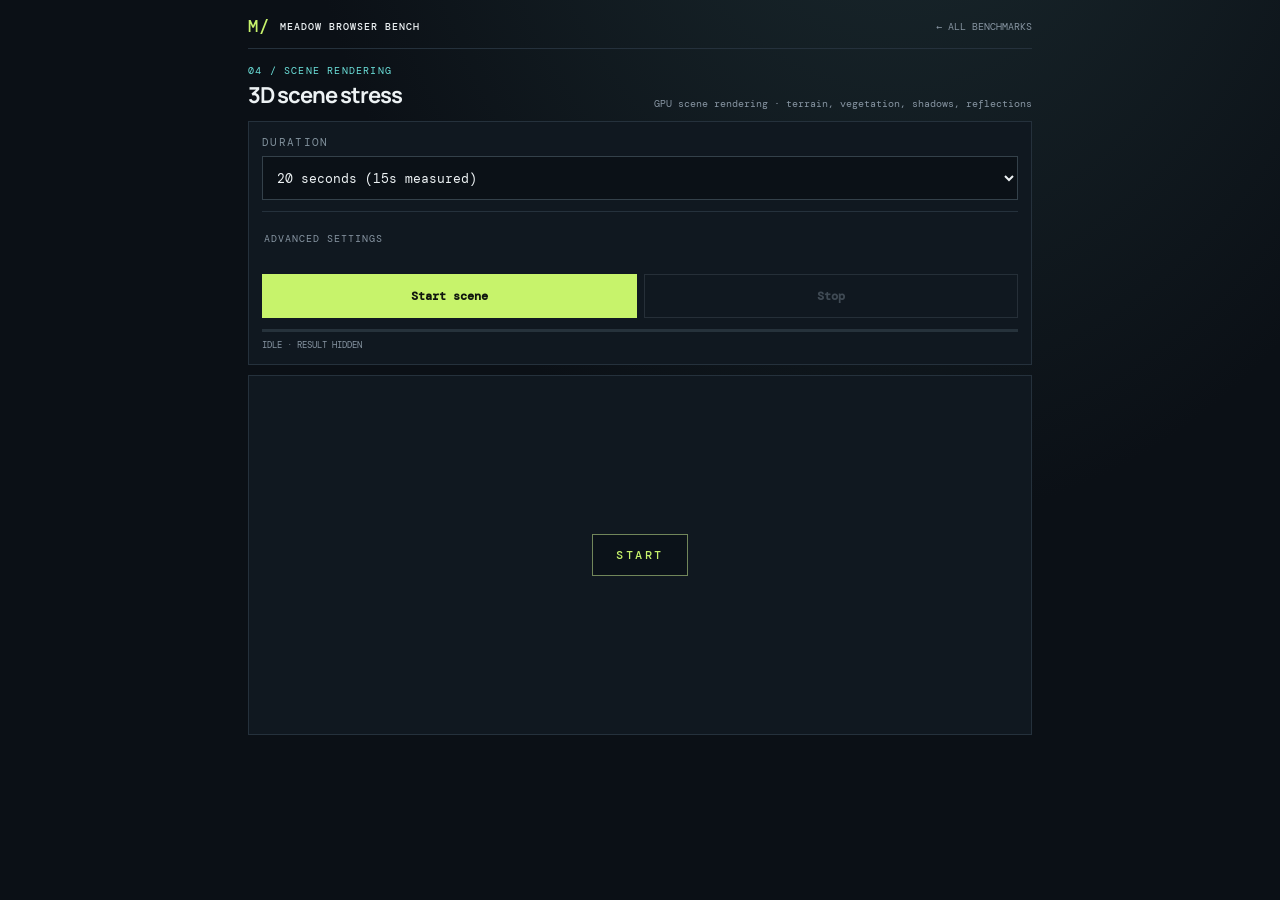
==== 3d.html @ bb35d86e "first commit" ====
<!doctype html><html lang="en"><head><meta charset="utf-8"><meta name="viewport" content="width=device-width,initial-scale=1"><title>3D scene stress — Meadow Browser Bench</title><link rel="stylesheet" href="style.css?v=meadow-browser-bench-2026-11-05"></head><body data-bench="3d"><div id="app"></div><script src="meadow3d.js?v=meadow-browser-bench-2026-11-05" defer></script><script src="bench.js?v=meadow-browser-bench-2026-11-05" defer></script></body></html>
---- style.css ----
@import url('https://fonts.googleapis.com/css2?family=DM+Mono:wght@400;500&family=Manrope:wght@400;500;600;700;800&display=swap');
:root{color-scheme:dark;--bg:#0b1016;--panel:#111922;--line:#25313c;--muted:#8795a2;--text:#edf2f4;--lime:#c7f36b;--cyan:#6ce1db;--mono:'DM Mono',monospace;--sans:'Manrope',system-ui,sans-serif}*{box-sizing:border-box}body{margin:0;background:radial-gradient(ellipse at 70% -30%,#1b2b30 0,transparent 48%),var(--bg);color:var(--text);font:14px var(--sans);min-height:100vh}.topbar{height:56px;border-bottom:1px solid var(--line);display:flex;align-items:center;justify-content:space-between;padding:0 28px}.brand{text-decoration:none;color:var(--text);font:500 12px var(--mono);letter-spacing:.1em;display:flex;align-items:center;gap:10px}.brand-mark{color:var(--lime);font-weight:500;font-size:17px}.brand-sub,.build-tag{font:10px var(--mono);letter-spacing:.12em;color:var(--muted)}.shell{max-width:1060px;margin:auto;padding:40px 28px}.hero{max-width:690px;margin:0 auto 30px}.eyebrow,.card-index,.card-foot,.home-foot,.label,.eyebrow-sm{font:10px var(--mono);letter-spacing:.12em;text-transform:uppercase;color:var(--cyan)}.hero h1{font-size:clamp(32px,6vw,55px);letter-spacing:-.055em;line-height:1.02;margin:12px 0}.hero h1 em{font-weight:500;color:var(--lime);font-style:normal}.lede{font-size:14px;color:#aab5bd;line-height:1.7;max-width:580px}.bench-grid{max-width:690px;margin:auto;display:grid;grid-template-columns:1fr 1fr;gap:12px}.bench-card{position:relative;min-height:165px;padding:18px 20px 16px;background:linear-gradient(145deg,#121c25,#0f161d);border:1px solid var(--line);color:inherit;text-decoration:none;transition:border .16s,transform .16s}.bench-card:hover{border-color:#748b62;transform:translateY(-2px)}.card-index{color:#81919a;font-size:9px}.card-icon{float:right;color:var(--lime);font-size:20px}.bench-card h2{font-size:17px;margin:16px 0 4px;letter-spacing:-.03em}.bench-card p{font-size:11px;line-height:1.55;color:var(--muted);margin:0 0 17px;max-width:270px}.card-foot{display:flex;justify-content:space-between;color:#aeb9bf;font-size:9px}.card-foot b{font-size:15px;color:var(--lime);line-height:10px}.note-panel{max-width:690px;margin:18px auto 0;border:1px solid var(--line);background:#0e151c;padding:13px 16px;display:flex;gap:11px;align-items:flex-start}.note-panel p{margin:0;font-size:10px;line-height:1.6;color:var(--muted)}.note-panel strong{color:#dbe4e6}.status-dot{width:7px;height:7px;background:var(--lime);border-radius:50%;margin-top:4px;flex:none;box-shadow:0 0 12px #c7f36966}.home-foot{max-width:690px;margin:22px auto 0;display:flex;justify-content:space-between;color:#65737d;font-size:9px}.bench-shell{width:min(100%,820px);margin:auto;padding:15px 18px 18px}.bench-top{display:flex;align-items:center;justify-content:space-between;border-bottom:1px solid var(--line);padding:0 0 11px}.bench-top .brand{font-size:10px}.back-link{font:10px var(--mono);color:var(--muted);text-decoration:none}.bench-heading{display:flex;align-items:flex-end;justify-content:space-between;margin:15px 0 11px}.bench-heading h1{font-size:22px;letter-spacing:-.045em;margin:3px 0 0}.bench-heading p{color:var(--muted);font:10px var(--mono);margin:0}.bench-layout{display:grid;grid-template-columns:minmax(0,1fr) 180px;gap:12px}.work-panel,.control-panel{border:1px solid var(--line);background:#101820;min-height:205px}.work-panel{position:relative;overflow:hidden;display:flex;align-items:center;justify-content:center}.work-panel canvas{width:100%;height:100%;position:absolute;inset:0}.idle-state{text-align:center;z-index:1;pointer-events:none}.idle-symbol{font-size:38px;color:#71847a;line-height:1;margin-bottom:10px}.idle-state p{font:10px var(--mono);color:var(--muted);margin:0}.control-panel{padding:13px}.label{display:block;color:#80909b;font-size:9px;margin-bottom:5px}.field-row{margin-bottom:11px}.field-row select,.field-row input{width:100%;background:#0b1117;border:1px solid #34414a;color:var(--text);padding:7px 8px;font:11px var(--mono);border-radius:0}.range-wrap{display:flex;align-items:center;gap:8px}.range-wrap input{padding:0;accent-color:var(--lime)}.range-value{font:10px var(--mono);color:var(--lime);min-width:28px}.actions{display:flex;gap:7px;margin-top:14px}.button{border:1px solid var(--lime);background:var(--lime);color:#11170e;padding:9px 12px;font:600 10px var(--mono);cursor:pointer;flex:1}.button:hover{filter:brightness(1.08)}.button.secondary{background:transparent;color:var(--muted);border-color:#46535d}.button:disabled{opacity:.4;cursor:not-allowed}.progress-line{height:3px;background:#26323b;margin-top:11px;overflow:hidden}.progress-line span{display:block;height:100%;width:0;background:var(--lime);transition:width .15s}.runtime{font:9px var(--mono);color:var(--muted);margin-top:7px}.result-row{display:flex;justify-content:space-between;align-items:end;border-top:1px solid var(--line);margin-top:12px;padding-top:10px}.result-label{font:9px var(--mono);color:var(--muted);text-transform:uppercase}.result-value{font-size:19px;color:var(--lime);font-weight:700;letter-spacing:-.04em}.result-unit{font:9px var(--mono);color:var(--muted);margin-left:5px}.result-empty{font:10px var(--mono);color:#687782}.bench-foot{display:flex;justify-content:space-between;gap:16px;margin-top:10px;color:#71808a;font:9px var(--mono)}.bench-foot span:last-child{text-align:right}.metric-strip{position:absolute;left:10px;top:9px;z-index:2;font:9px var(--mono);color:#a6b8bb;background:#081016aa;padding:5px 7px}.hidden{display:none!important}@media(max-width:560px){.topbar{padding:0 15px}.brand-sub{display:none}.shell{padding:29px 16px}.hero{margin-bottom:22px}.bench-card{padding:14px;min-height:165px}.bench-card h2{font-size:15px}.card-index{font-size:8px}.bench-shell{padding:12px}.bench-heading h1{font-size:19px}.bench-heading p{font-size:8px}.bench-layout{grid-template-columns:minmax(0,1fr) 145px;gap:8px}.work-panel,.control-panel{min-height:210px}.control-panel{padding:10px 8px}.button{padding:8px 5px;font-size:9px}.bench-foot{font-size:8px}}@media(max-width:390px){.bench-layout{grid-template-columns:1fr}.work-panel{min-height:135px}.control-panel{min-height:unset}.control-panel .fields{display:grid;grid-template-columns:1fr 1fr;gap:0 8px}.actions{margin-top:5px}.result-row{margin-top:8px}.bench-heading p{display:none}}
body[data-bench="cpu"] .bench-layout{grid-template-columns:minmax(0,620px);justify-content:center}
body[data-bench="cpu"] .work-panel{display:none}
body[data-bench="cpu"] .control-panel{min-height:unset;padding:16px 18px}
body[data-bench="cpu"] .control-panel .fields{display:grid;grid-template-columns:1fr 1fr;gap:0 16px}
body[data-bench="cpu"] .field-row{margin-bottom:6px}
body[data-bench="cpu"] .actions{max-width:260px;margin:5px 0 0 auto}
body[data-bench="cpu"] .progress-line{margin-top:12px}
@media(max-width:390px){body[data-bench="cpu"] .bench-layout{grid-template-columns:1fr}body[data-bench="cpu"] .control-panel .fields{grid-template-columns:1fr 1fr}body[data-bench="cpu"] .control-panel{padding:12px}}
@media(max-width:560px){body[data-bench="gpu"] .bench-shell{padding:9px 12px 8px}body[data-bench="gpu"] .bench-top{padding-bottom:7px}body[data-bench="gpu"] .bench-heading{margin:8px 0 7px}body[data-bench="gpu"] .bench-layout{grid-template-columns:1fr;gap:6px}body[data-bench="gpu"] .work-panel{min-height:72px;height:72px}body[data-bench="gpu"] .control-panel{min-height:unset;padding:8px 10px}body[data-bench="gpu"] .control-panel .fields{display:grid;grid-template-columns:1fr 1fr 1fr;gap:0 9px}body[data-bench="gpu"] .field-row{margin-bottom:2px}body[data-bench="gpu"] .field-row select{padding:6px}body[data-bench="gpu"] .actions{max-width:230px;margin:2px 0 0 auto}body[data-bench="gpu"] .button{padding:7px 10px}body[data-bench="gpu"] .progress-line{margin-top:6px}body[data-bench="gpu"] .runtime{margin-top:4px}body[data-bench="gpu"] .result-row{margin-top:5px;padding-top:5px}body[data-bench="gpu"] .bench-foot{margin-top:5px}}
@media(max-width:390px){body[data-bench="gpu"] .work-panel{min-height:78px;height:78px}body[data-bench="gpu"] .control-panel .fields{grid-template-columns:1fr 1fr 1fr}body[data-bench="gpu"] .field-row select{padding:6px 3px;font-size:9px}}
body[data-bench="memory"] .bench-layout{grid-template-columns:minmax(0,620px);justify-content:center}
body[data-bench="memory"] .work-panel{display:none}
body[data-bench="memory"] .control-panel{min-height:unset;padding:16px 18px}
body[data-bench="memory"] .control-panel .fields{display:grid;grid-template-columns:1fr 1fr;gap:0 16px}
body[data-bench="memory"] .result-panel{max-width:620px;width:100%;margin:0 auto}
body[data-bench="cpu"] .result-panel{max-width:620px;width:100%;margin:0 auto}
.result-panel{display:none!important}
.result-panel.visible{display:flex!important}
body[data-bench="gpu"] .bench-layout,body[data-bench="3d"] .bench-layout{display:flex;flex-direction:column;gap:10px}
body[data-bench="gpu"] .control-panel,body[data-bench="3d"] .control-panel{order:1;min-height:unset}
body[data-bench="gpu"] .work-panel{order:2;min-height:190px;height:clamp(120px,36vw,260px)}body[data-bench="3d"] .work-panel{order:2;min-height:300px;height:clamp(240px,44vw,360px)}
body[data-bench="gpu"] .result-panel,body[data-bench="3d"] .result-panel{order:3;margin:0}
.work-panel.finished-hidden{display:none!important}
.label{font-size:11px;margin-bottom:7px}
.field-row select,.field-row input{font-size:13px;min-height:44px;padding:9px 10px}
.range-wrap input{padding:0}
.button{font-size:12px;min-height:44px;padding:10px 14px;touch-action:manipulation}
.result-row{align-items:center}
.result-label{font-size:11px}
.result-value{font-size:24px}
.result-unit{font-size:11px}
.result-empty{font-size:12px}
@media(max-width:560px){body[data-bench="gpu"] .bench-layout,body[data-bench="3d"] .bench-layout{gap:7px}body[data-bench="gpu"] .control-panel,body[data-bench="3d"] .control-panel{padding:9px 10px}body[data-bench="gpu"] .work-panel,body[data-bench="3d"] .work-panel{min-height:112px;height:112px}body[data-bench="gpu"] .control-panel .fields,body[data-bench="3d"] .control-panel .fields{display:grid;grid-template-columns:1fr 1fr;gap:0 10px}body[data-bench="gpu"] .field-row,body[data-bench="3d"] .field-row{margin-bottom:5px}body[data-bench="gpu"] .actions,body[data-bench="3d"] .actions{margin-top:4px}body[data-bench="gpu"] .progress-line,body[data-bench="3d"] .progress-line{margin-top:7px}body[data-bench="gpu"] .result-row,body[data-bench="3d"] .result-row{margin-top:6px;padding-top:6px}body[data-bench="memory"] .control-panel{padding:12px}body[data-bench="memory"] .control-panel .fields{gap:0 10px}}
@media(max-width:390px){body[data-bench="gpu"] .control-panel .fields{grid-template-columns:1fr 1fr 1fr}body[data-bench="gpu"] .field-row select{padding:8px 5px;font-size:11px}body[data-bench="gpu"] .work-panel,body[data-bench="3d"] .work-panel{height:96px;min-height:96px}body[data-bench="memory"] .control-panel .fields{grid-template-columns:1fr 1fr}}
body[data-bench="memory"] .work-panel{display:none!important}
body[data-bench="memory"] .bench-layout{grid-template-columns:minmax(0,620px);justify-content:center}
body[data-bench="memory"] .control-panel{min-height:unset}
#app.has-result .bench-layout{display:flex;flex-direction:column;gap:10px}
#app.has-result .result-panel{order:0;display:flex!important;align-items:center;justify-content:space-between;width:100%;min-height:130px;margin:0;padding:18px 24px;border:1px solid #35443d;background:radial-gradient(ellipse at 12% 50%,#1b3026 0,transparent 58%),#101820}
#app.has-result .result-row{width:100%;border:0;margin:0;padding:0}
#app.has-result .result-label{font-size:12px;color:#b3c6b2}
#app.has-result .result-value{font-size:clamp(48px,14vw,78px);line-height:1;letter-spacing:-.07em}
#app.has-result .result-unit{font-size:14px;color:#b5c6b4}
#app.has-result .control-panel{order:1;min-height:unset}
#app.has-result .progress-line,#app.has-result .runtime{display:none}
#app.has-result .actions{max-width:220px;margin:4px 0 0 auto}
#app.has-result #start{min-width:170px;flex:0 1 auto}
#app.has-result #start.secondary{background:transparent;color:#d4e4bd;border-color:#809466}
@media(max-width:560px){#app.has-result .bench-layout{gap:8px}#app.has-result .result-panel{min-height:112px;padding:14px 18px}#app.has-result .control-panel{padding:9px 10px}#app.has-result .result-value{font-size:clamp(46px,15vw,68px)}}
body[data-bench="3d"] .idle-state{padding:8px 12px;background:transparent}
body[data-bench="3d"] .idle-symbol{display:inline-block;margin:0;padding:12px 23px;border:1px solid #71865a;background:#0b1219;color:var(--lime);font:500 12px var(--mono);letter-spacing:.22em}
body[data-bench="3d"] .idle-state p{display:none}
@media(max-width:560px){body[data-bench="3d"] .bench-shell{padding:9px 12px 8px}body[data-bench="3d"] .bench-top{padding-bottom:7px}body[data-bench="3d"] .bench-heading{margin:8px 0 7px}body[data-bench="3d"] .work-panel{height:150px;min-height:150px}body[data-bench="3d"] .bench-foot{display:none}}
@media(min-width:441px) and (max-width:560px){body[data-bench="3d"] .control-panel .fields{grid-template-columns:repeat(3,minmax(0,1fr));gap:0 8px}}
@media(max-width:390px){body[data-bench="3d"] .work-panel{height:136px;min-height:136px}}

@media(max-width:560px){body[data-bench="3d"] .bench-shell{padding:0 10px 2px}body[data-bench="3d"] .bench-top{padding-bottom:1px}body[data-bench="3d"] .bench-heading{margin:2px 0 2px}body[data-bench="3d"] .bench-layout{gap:5px}body[data-bench="3d"] .bench-heading h1{font-size:19px}body[data-bench="3d"] .bench-heading p{font-size:9px}body[data-bench="3d"] .control-panel{padding:3px 8px}body[data-bench="3d"] .field-row{margin-bottom:1px}body[data-bench="3d"] .label{font-size:8px;letter-spacing:.07em;margin-bottom:2px}body[data-bench="3d"] .actions{margin-top:2px}body[data-bench="3d"] .progress-line{margin-top:5px}body[data-bench="3d"] .runtime{margin-top:4px}body[data-bench="3d"] .work-panel{height:168px;min-height:168px}body[data-bench="3d"] #app.has-result .bench-layout{gap:6px}body[data-bench="3d"] #app.has-result .result-panel{min-height:78px;padding:6px 12px}body[data-bench="3d"] #app.has-result .result-value{font-size:clamp(42px,12vw,56px)}}
@media(min-width:441px) and (max-width:560px){body[data-bench="3d"] .work-panel{height:184px;min-height:184px}}
@media(max-width:440px){body[data-bench="3d"] .work-panel{height:126px;min-height:126px}}

/* In a 500 × 400 embed, transfer compact status space to the actual scene. */
@media(min-width:441px) and (max-width:560px){body[data-bench="3d"] .bench-heading p,body[data-bench="3d"] .runtime{display:none}body[data-bench="3d"] .work-panel{height:200px;min-height:200px}}

.field-row select:disabled,.field-row input:disabled{opacity:.55;cursor:not-allowed}
body[data-bench="3d"] #metrics{display:none!important}
body[data-bench="3d"] #diagnostics{order:4;width:100%;border:1px solid var(--line);background:#101820;color:var(--muted);font:11px var(--mono);padding:10px 12px}
body[data-bench="3d"] #diagnostics summary{color:#b8c5c9;cursor:pointer;min-height:24px;display:flex;align-items:center}
body[data-bench="3d"] #diagnostics pre{white-space:pre-wrap;overflow-wrap:anywhere;font:10px/1.6 var(--mono);margin:8px 0 2px;color:#aab9be}

body[data-bench="3d"] .diagnostic-actions{display:flex;flex-wrap:wrap;gap:8px;align-items:flex-start;margin-top:10px}body[data-bench="3d"] .diagnostic-actions .button{flex:0 1 auto;min-height:40px;padding:10px 14px;font-size:11px}body[data-bench="3d"] .comparison-output{flex-basis:100%;width:100%;white-space:pre-wrap;color:#b8c5c9;font:11px/1.5 var(--mono);margin:4px 0 0}

body[data-bench="3d"] .advanced-settings{grid-column:1/-1;width:100%;border-top:1px solid var(--line);margin:2px 0 0;padding-top:4px}body[data-bench="3d"] .advanced-settings>summary{display:flex;align-items:center;min-height:44px;padding:0 2px;color:var(--muted);font:10px var(--mono);letter-spacing:.1em;text-transform:uppercase;cursor:pointer}body[data-bench="3d"] .advanced-settings[open]>summary{border-bottom:1px solid var(--line);margin-bottom:10px}body[data-bench="3d"] .advanced-fields .field-row:last-child{margin-bottom:2px}
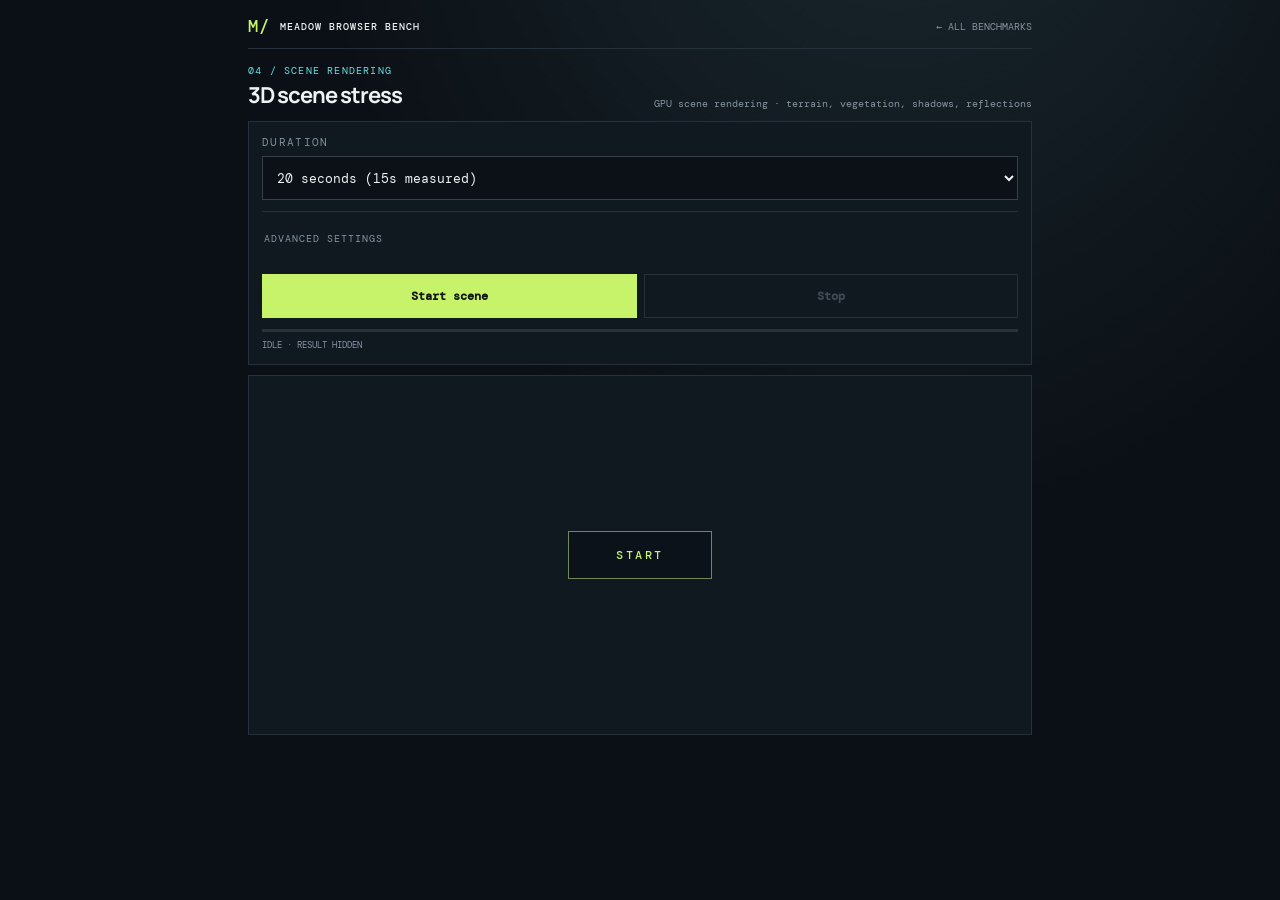
==== commit 01c727df: "Clean up the render square" ====
--- a/3d.html
+++ b/3d.html
@@ -1 +1 @@
-<!doctype html><html lang="en"><head><meta charset="utf-8"><meta name="viewport" content="width=device-width,initial-scale=1"><title>3D scene stress — Meadow Browser Bench</title><link rel="stylesheet" href="style.css?v=meadow-browser-bench-2026-11-05"></head><body data-bench="3d"><div id="app"></div><script src="meadow3d.js?v=meadow-browser-bench-2026-11-05" defer></script><script src="bench.js?v=meadow-browser-bench-2026-11-05" defer></script></body></html>
+<!doctype html><html lang="en"><head><meta charset="utf-8"><meta name="viewport" content="width=device-width,initial-scale=1"><title>3D scene stress — Meadow Browser Bench</title><link rel="stylesheet" href="style.css?v=meadow-browser-bench-start-action-2026-11-05"></head><body data-bench="3d"><div id="app"></div><script src="meadow3d.js?v=meadow-browser-bench-start-action-2026-11-05" defer></script><script src="bench.js?v=meadow-browser-bench-start-action-2026-11-05" defer></script></body></html>
--- a/style.css
+++ b/style.css
@@ -72,3 +72,5 @@
 body[data-bench="3d"] .diagnostic-actions{display:flex;flex-wrap:wrap;gap:8px;align-items:flex-start;margin-top:10px}body[data-bench="3d"] .diagnostic-actions .button{flex:0 1 auto;min-height:40px;padding:10px 14px;font-size:11px}body[data-bench="3d"] .comparison-output{flex-basis:100%;width:100%;white-space:pre-wrap;color:#b8c5c9;font:11px/1.5 var(--mono);margin:4px 0 0}
 
 body[data-bench="3d"] .advanced-settings{grid-column:1/-1;width:100%;border-top:1px solid var(--line);margin:2px 0 0;padding-top:4px}body[data-bench="3d"] .advanced-settings>summary{display:flex;align-items:center;min-height:44px;padding:0 2px;color:var(--muted);font:10px var(--mono);letter-spacing:.1em;text-transform:uppercase;cursor:pointer}body[data-bench="3d"] .advanced-settings[open]>summary{border-bottom:1px solid var(--line);margin-bottom:10px}body[data-bench="3d"] .advanced-fields .field-row:last-child{margin-bottom:2px}
+
+body[data-bench="3d"] .stage-start{pointer-events:auto;cursor:pointer;min-width:144px;min-height:48px}body[data-bench="3d"] .stage-start:focus-visible{outline:3px solid var(--cyan);outline-offset:4px}
